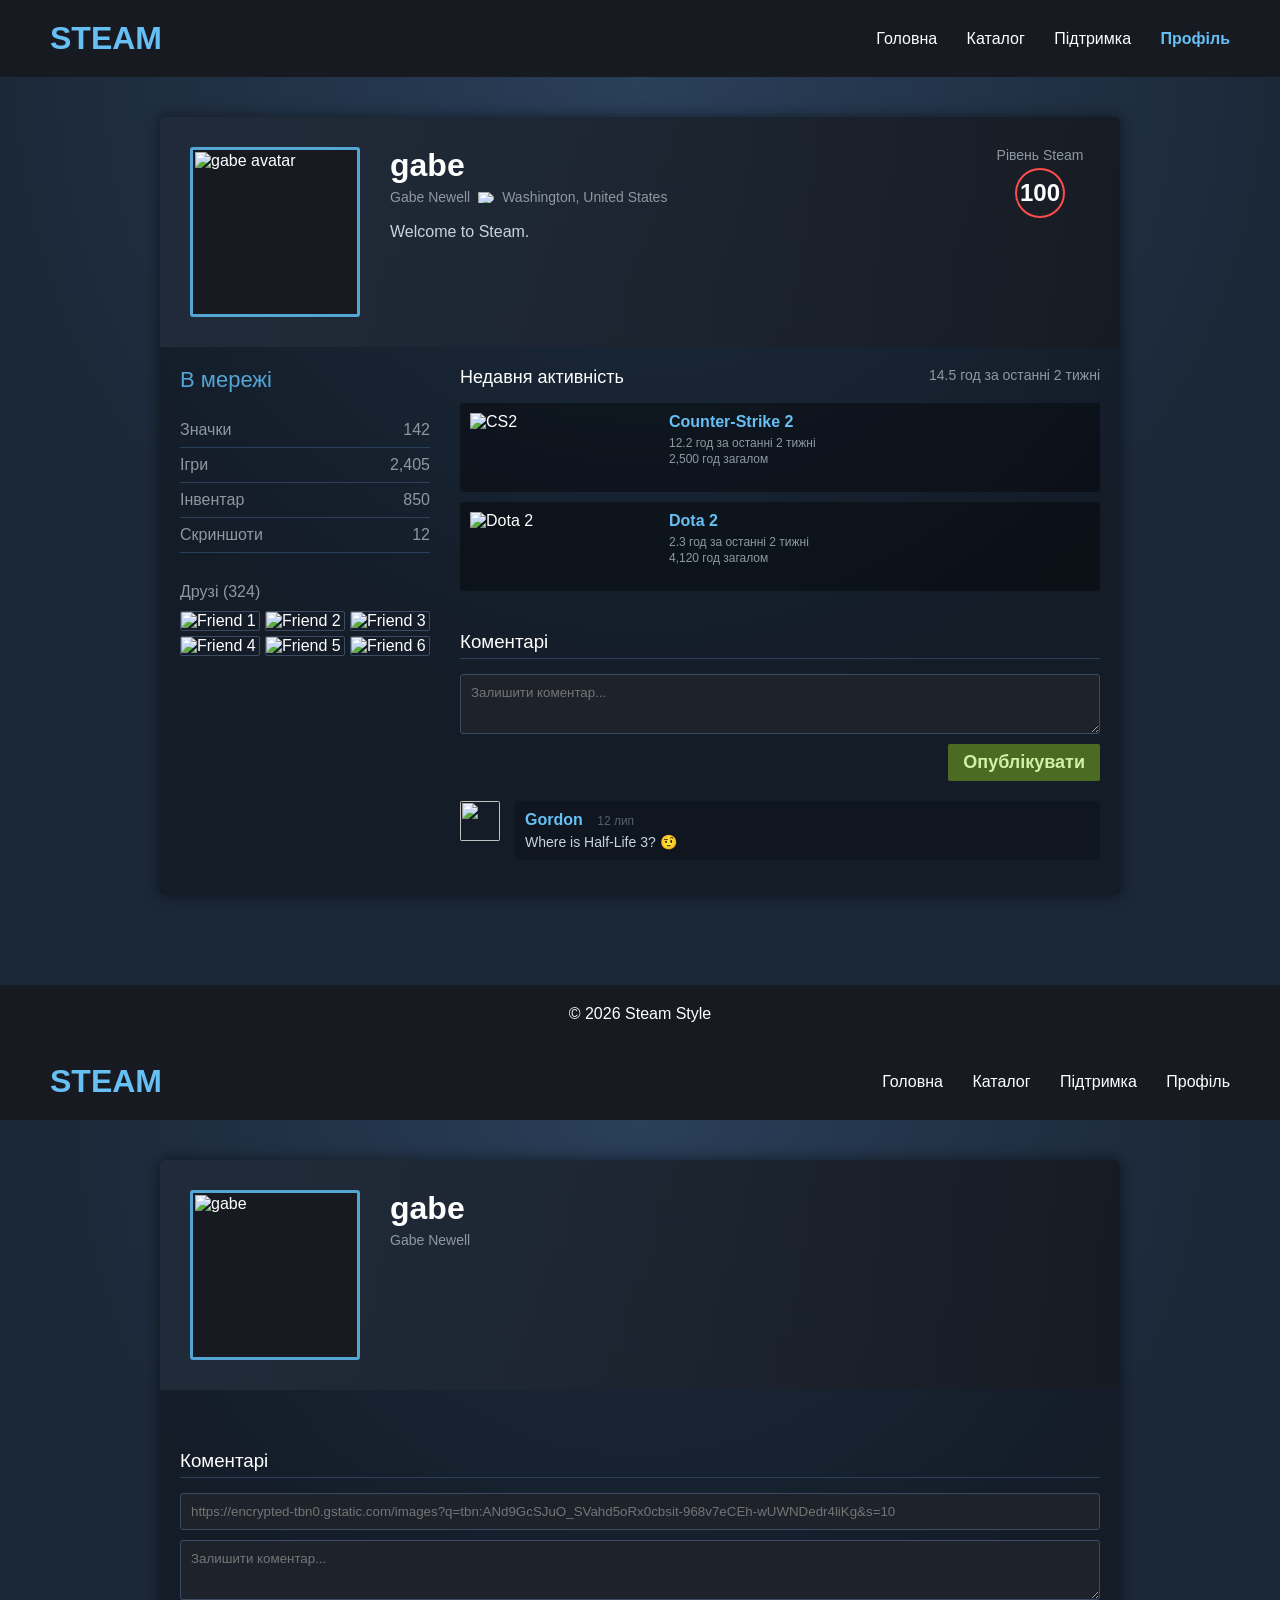
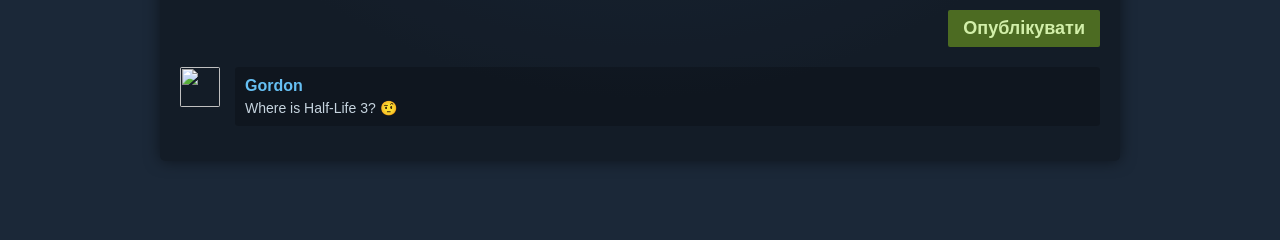
==== profile.html @ 55d3da15 "save" ====
<!DOCTYPE html>
<html lang="uk">
<head>
    <meta charset="UTF-8">
    <meta name="viewport" content="width=device-width, initial-scale=1.0">
    <title>Профіль gabe - Steam</title>
    <link rel="stylesheet" href="./index.css">
    <link rel="stylesheet" href="./profile.css">
</head>
<body>
    <header>
        <div class="logo">STEAM</div>
        <nav>
            <a href="index.html">Головна</a>
            <a href="catalog.html">Каталог</a>
            <a href="suport.html">Підтримка</a>
            <a href="profile.html" style="color: #66c0f4; font-weight: bold;">Профіль</a>
        </nav>
    </header>

    <main class="profile-wrapper">
        <div class="profile-container">
            
            <!-- Шапка профілю (Аватар, Нік, Рівень) -->
            <section class="profile-header">
                <div class="avatar-container">
                    <img src="https://avatars.cloudflare.steamstatic.com/c5d56249ee5d28a07db4ac9f7f60af961fab5426_full.jpg" alt="gabe avatar" class="avatar">
                </div>
                
                <div class="profile-info">
                    <h1>gabe</h1>
                    <p class="real-name">Gabe Newell <img src="https://upload.wikimedia.org/wikipedia/commons/thumb/a/a4/Flag_of_the_United_States.svg/32px-Flag_of_the_United_States.svg.png" alt="USA" class="flag"> Washington, United States</p>
                    <p class="summary">Welcome to Steam.</p>
                </div>

                <div class="profile-level">
                    <span class="level-text">Рівень Steam</span>
                    <div class="level-circle">100</div>
                </div>
            </section>

            <!-- Основна частина профілю (2 колонки) -->
            <section class="profile-body">
                
                <!-- Права колонка (Сайдбар) -->
                <aside class="profile-sidebar">
                    <div class="status online">В мережі</div>
                    
                    <div class="sidebar-links">
                        <a href="#">Значки <span>142</span></a>
                        <a href="#">Ігри <span>2,405</span></a>
                        <a href="#">Інвентар <span>850</span></a>
                        <a href="#">Скриншоти <span>12</span></a>
                    </div>

                    <div class="friends-section">
                        <h3>Друзі <span>(324)</span></h3>
                        <div class="friends-grid">
                            <img src="https://picsum.photos/50?random=1" title="Friend 1">
                            <img src="https://picsum.photos/50?random=2" title="Friend 2">
                            <img src="https://picsum.photos/50?random=3" title="Friend 3">
                            <img src="https://picsum.photos/50?random=4" title="Friend 4">
                            <img src="https://picsum.photos/50?random=5" title="Friend 5">
                            <img src="https://picsum.photos/50?random=6" title="Friend 6">
                        </div>
                    </div>
                </aside>

                <!-- Ліва колонка (Основний контент) -->
                <div class="profile-main">
                    
                    <div class="recent-activity">
                        <h3>Недавня активність <span>14.5 год за останні 2 тижні</span></h3>
                        
                        <div class="recent-game">
                            <img src="https://shared.akamai.steamstatic.com/store_item_assets/steam/apps/730/capsule_184x69.jpg" alt="CS2">
                            <div class="game-info">
                                <h4>Counter-Strike 2</h4>
                                <p>12.2 год за останні 2 тижні</p>
                                <p>2,500 год загалом</p>
                            </div>
                        </div>

                        <div class="recent-game">
                            <img src="https://shared.akamai.steamstatic.com/store_item_assets/steam/apps/570/capsule_184x69.jpg" alt="Dota 2">
                            <div class="game-info">
                                <h4>Dota 2</h4>
                                <p>2.3 год за останні 2 тижні</p>
                                <p>4,120 год загалом</p>
                            </div>
                        </div>
                    </div>

                    <!-- Блок коментарів -->
                    <div class="comments-section">
                        <h3>Коментарі</h3>
                        <div class="add-comment">
                            <textarea id="comment-text" placeholder="Залишити коментар..."></textarea>
                            <button id="post-comment-btn">Опублікувати</button>
                        </div>
                        <div id="comments-list">
                            <!-- Сюди будуть додаватися нові коментарі -->
                            <div class="comment">
                                <img src="https://picsum.photos/50?random=10" class="comment-avatar">
                                <div class="comment-body">
                                    <strong>Gordon</strong> <span class="date">12 лип</span>
                                    <p>Where is Half-Life 3? 🤨</p>
                                </div>
                            </div>
                        </div>
                    </div>

                </div>
            </section>
        </div>
    </main>

    <footer>
        © 2026 Steam Style
    </footer>

    <script src="./profile.js"></script>
</body>
</html><!DOCTYPE html>
<html lang="uk">
<head>
    <meta charset="UTF-8">
    <meta name="viewport" content="width=device-width, initial-scale=1.0">
    <title>Профіль gabe - Steam</title>
    <link rel="stylesheet" href="./index.css">
    <link rel="stylesheet" href="./profile.css">
</head>
<body>
    <header>
        <div class="logo">STEAM</div>
        <nav>
            <a href="index.html">Головна</a>
            <a href="catalog.html">Каталог</a>
            <a href="suport.html">Підтримка</a>
            <a href="profile.html">Профіль</a>
        </nav>
    </header>

    <main class="profile-wrapper">
        <div class="profile-container">
            <section class="profile-header">
                <div class="avatar-container">
                    <img src="https://avatars.cloudflare.steamstatic.com/c5d56249ee5d28a07db4ac9f7f60af961fab5426_full.jpg" alt="gabe" class="avatar">
                </div>
                <div class="profile-info">
                    <h1>gabe</h1>
                    <p class="real-name">Gabe Newell</p>
                </div>
            </section>

            <section class="profile-body">
                <div class="profile-main" style="width: 100%;">
                    <div class="comments-section">
                        <h3>Коментарі</h3>
                        
                        <!-- Форма коментарів з полем для ави -->
                        <div class="add-comment">
                            <input type="text" id="avatar-url" placeholder="https://encrypted-tbn0.gstatic.com/images?q=tbn:ANd9GcSJuO_SVahd5oRx0cbsit-968v7eCEh-wUWNDedr4liKg&s=10" style="width: 100%; margin-bottom: 10px; background: #1d222b; border: 1px solid #3a4b63; color: white; padding: 10px; border-radius: 3px;">
                            <textarea id="comment-text" placeholder="Залишити коментар..."></textarea>
                            <button id="post-comment-btn">Опублікувати</button>
                        </div>

                        <div id="comments-list">
                            <div class="comment">
                                <img src="https://encrypted-tbn0.gstatic.com/images?q=tbn:ANd9GcQpoR23TOoG_HqZZkhRevTxU7z4uMWAWd6mBJpwZNQId8xKxAaMspkT1vKV&s=10" class="comment-avatar">
                                <div class="comment-body">
                                    <strong>Gordon</strong>
                                    <p>Where is Half-Life 3? 🤨</p>
                                </div>
                            </div>
                        </div>
                    </div>
                </div>
            </section>
        </div>
    </main>

    <script src="./profile.js"></script>
</body>
</html>
---- index.css ----
*{
    margin:0;
    padding:0;
    box-sizing:border-box;
    font-family:Arial, Helvetica, sans-serif;
}

body{
    background:#1b2838;
    color:white;
}

header{
    background:#171a21;
    display:flex;
    justify-content:space-between;
    align-items:center;
    padding:20px 50px;
}

.logo{
    font-size:32px;
    font-weight:bold;
    color:#66c0f4;
}

nav a{
    color:white;
    text-decoration:none;
    margin-left:25px;
    transition:.3s;
}

nav a:hover{
    color:#66c0f4;
}

.hero{
    height:500px;
    background:url("https://picsum.photos/1400/600") center/cover;
    display:flex;
    align-items:center;
}

.overlay{
    margin-left:80px;
    background:rgba(0,0,0,.55);
    padding:30px;
    border-radius:10px;
}

.overlay h1{
    font-size:48px;
    margin-bottom:10px;
}

.overlay p{
    font-size:20px;
    margin-bottom:20px;
}

button{
    background:#66c0f4;
    border:none;
    color:white;
    padding:15px 30px;
    font-size:18px;
    cursor:pointer;
    border-radius:5px;
}

button:hover{
    background:#4aa8df;
}

.games{
    padding:50px;
}

.games h2{
    margin-bottom:30px;
}

.game-list{
    display:grid;
    grid-template-columns:repeat(auto-fit,minmax(250px,1fr));
    gap:25px;
}

.card{
    background:#2a475e;
    border-radius:10px;
    overflow:hidden;
    transition:.3s;
}

.card:hover{
    transform:scale(1.05);
}

.card img{
    width:100%;
    display:block;
}

.card h3{
    padding:15px;
}

.card p{
    padding:0 15px 15px;
    color:#66c0f4;
    font-size:20px;
}

footer{
    background:#171a21;
    text-align:center;
    padding:20px;
    margin-top:50px;
}
---- profile.css ----
/* Основний фон профілю */
.profile-wrapper {
    background: radial-gradient(circle at top center, #2a3f5a 0%, #1b2838 60%);
    padding: 40px 20px;
    min-height: calc(100vh - 180px);
}

.profile-container {
    max-width: 960px;
    margin: 0 auto;
    background: rgba(0, 0, 0, 0.3);
    border-radius: 5px;
    box-shadow: 0 0 15px rgba(0,0,0,0.5);
    overflow: hidden;
}

/* --- ШАПКА ПРОФІЛЮ --- */
.profile-header {
    display: flex;
    padding: 30px;
    background: linear-gradient(to right, rgba(35,46,61,0.8), rgba(23,26,33,0.8));
    position: relative;
}

.avatar-container {
    border: 3px solid #54a5d4; /* Колір рамки "В мережі" */
    padding: 2px;
    border-radius: 3px;
    margin-right: 30px;
    background: #171a21;
    height: fit-content;
}

.avatar {
    width: 160px;
    height: 160px;
    display: block;
}

.profile-info {
    flex-grow: 1;
}

.profile-info h1 {
    font-size: 32px;
    color: #ffffff;
    margin-bottom: 5px;
}

.real-name {
    color: #8f98a0;
    font-size: 14px;
    margin-bottom: 15px;
    display: flex;
    align-items: center;
    gap: 8px;
}

.flag {
    width: 16px;
    height: 11px;
}

.summary {
    color: #c6d4df;
    font-size: 16px;
    line-height: 1.5;
}

/* Рівень Steam */
.profile-level {
    text-align: center;
    min-width: 100px;
}

.level-text {
    font-size: 14px;
    color: #8f98a0;
    display: block;
    margin-bottom: 5px;
}

.level-circle {
    width: 50px;
    height: 50px;
    border: 2px solid #ff4c4b; /* Червоний для високого рівня */
    border-radius: 50%;
    display: flex;
    align-items: center;
    justify-content: center;
    font-size: 24px;
    font-weight: bold;
    color: #ffffff;
    margin: 0 auto;
}

/* --- ТІЛО ПРОФІЛЮ --- */
.profile-body {
    display: flex;
    padding: 20px;
    gap: 30px;
}

/* Сайдбар (Права колонка в коді, але через flex-direction reverse можна змінити, зараз вона зліва від контенту або справа) */
.profile-sidebar {
    width: 250px;
    flex-shrink: 0;
}

.status.online {
    color: #54a5d4;
    font-size: 22px;
    margin-bottom: 20px;
}

.sidebar-links a {
    display: flex;
    justify-content: space-between;
    color: #8f98a0;
    text-decoration: none;
    padding: 8px 0;
    border-bottom: 1px solid #2a3f5a;
    transition: 0.2s;
}

.sidebar-links a:hover {
    color: #ffffff;
}

.friends-section {
    margin-top: 30px;
}

.friends-section h3 {
    font-size: 16px;
    color: #8f98a0;
    margin-bottom: 10px;
    font-weight: normal;
}

.friends-grid {
    display: grid;
    grid-template-columns: repeat(3, 1fr);
    gap: 5px;
}

.friends-grid img {
    width: 100%;
    border-radius: 2px;
    cursor: pointer;
    border: 1px solid #3a4b63;
}

.friends-grid img:hover {
    border-color: #66c0f4;
}

/* Основний контент */
.profile-main {
    flex-grow: 1;
}

.recent-activity h3 {
    font-size: 18px;
    color: #ffffff;
    margin-bottom: 15px;
    font-weight: normal;
    display: flex;
    justify-content: space-between;
}

.recent-activity h3 span {
    color: #8f98a0;
    font-size: 14px;
}

.recent-game {
    display: flex;
    background: rgba(0,0,0,0.4);
    padding: 10px;
    margin-bottom: 10px;
    border-radius: 3px;
}

.recent-game img {
    width: 184px;
    height: 69px;
    margin-right: 15px;
}

.game-info h4 {
    color: #66c0f4;
    margin-bottom: 5px;
}

.game-info p {
    color: #8f98a0;
    font-size: 12px;
    margin: 2px 0;
}

/* Коментарі */
.comments-section {
    margin-top: 40px;
}

.comments-section h3 {
    color: #ffffff;
    font-weight: normal;
    margin-bottom: 15px;
    border-bottom: 1px solid #2a3f5a;
    padding-bottom: 5px;
}

.add-comment {
    display: flex;
    flex-direction: column;
    align-items: flex-end;
    margin-bottom: 20px;
}

.add-comment textarea {
    width: 100%;
    background: #1d222b;
    border: 1px solid #3a4b63;
    color: white;
    padding: 10px;
    border-radius: 3px;
    resize: vertical;
    min-height: 60px;
    margin-bottom: 10px;
    font-family: inherit;
    outline: none;
}

.add-comment textarea:focus {
    border-color: #66c0f4;
}

#post-comment-btn {
    background: #4c6b22;
    color: #d2efa9;
    border: none;
    padding: 8px 15px;
    border-radius: 2px;
    cursor: pointer;
    font-weight: bold;
}

#post-comment-btn:hover {
    background: #8edc29;
    color: #000;
}

.comment {
    display: flex;
    margin-bottom: 15px;
}

.comment-avatar {
    width: 40px;
    height: 40px;
    border-radius: 2px;
    margin-right: 15px;
}

.comment-body {
    background: rgba(0,0,0,0.2);
    padding: 10px;
    border-radius: 3px;
    flex-grow: 1;
}

.comment-body strong {
    color: #66c0f4;
}

.comment-body .date {
    color: #55606a;
    font-size: 12px;
    margin-left: 10px;
}

.comment-body p {
    color: #c6d4df;
    margin-top: 5px;
    font-size: 14px;
}

/* Адаптивність */
@media (max-width: 768px) {
    .profile-header, .profile-body {
        flex-direction: column;
    }
    .profile-sidebar {
        width: 100%;
        margin-bottom: 20px;
    }
    .avatar-container {
        margin: 0 auto 20px auto;
    }
    .profile-info {
        text-align: center;
    }
    .profile-level {
        margin-top: 20px;
    }
    .recent-game {
        flex-direction: column;
    }
    .recent-game img {
        width: 100%;
        height: auto;
        margin-bottom: 10px;
    }
}
---- index.css ----
*{
    margin:0;
    padding:0;
    box-sizing:border-box;
    font-family:Arial, Helvetica, sans-serif;
}

body{
    background:#1b2838;
    color:white;
}

header{
    background:#171a21;
    display:flex;
    justify-content:space-between;
    align-items:center;
    padding:20px 50px;
}

.logo{
    font-size:32px;
    font-weight:bold;
    color:#66c0f4;
}

nav a{
    color:white;
    text-decoration:none;
    margin-left:25px;
    transition:.3s;
}

nav a:hover{
    color:#66c0f4;
}

.hero{
    height:500px;
    background:url("https://picsum.photos/1400/600") center/cover;
    display:flex;
    align-items:center;
}

.overlay{
    margin-left:80px;
    background:rgba(0,0,0,.55);
    padding:30px;
    border-radius:10px;
}

.overlay h1{
    font-size:48px;
    margin-bottom:10px;
}

.overlay p{
    font-size:20px;
    margin-bottom:20px;
}

button{
    background:#66c0f4;
    border:none;
    color:white;
    padding:15px 30px;
    font-size:18px;
    cursor:pointer;
    border-radius:5px;
}

button:hover{
    background:#4aa8df;
}

.games{
    padding:50px;
}

.games h2{
    margin-bottom:30px;
}

.game-list{
    display:grid;
    grid-template-columns:repeat(auto-fit,minmax(250px,1fr));
    gap:25px;
}

.card{
    background:#2a475e;
    border-radius:10px;
    overflow:hidden;
    transition:.3s;
}

.card:hover{
    transform:scale(1.05);
}

.card img{
    width:100%;
    display:block;
}

.card h3{
    padding:15px;
}

.card p{
    padding:0 15px 15px;
    color:#66c0f4;
    font-size:20px;
}

footer{
    background:#171a21;
    text-align:center;
    padding:20px;
    margin-top:50px;
}
---- profile.css ----
/* Основний фон профілю */
.profile-wrapper {
    background: radial-gradient(circle at top center, #2a3f5a 0%, #1b2838 60%);
    padding: 40px 20px;
    min-height: calc(100vh - 180px);
}

.profile-container {
    max-width: 960px;
    margin: 0 auto;
    background: rgba(0, 0, 0, 0.3);
    border-radius: 5px;
    box-shadow: 0 0 15px rgba(0,0,0,0.5);
    overflow: hidden;
}

/* --- ШАПКА ПРОФІЛЮ --- */
.profile-header {
    display: flex;
    padding: 30px;
    background: linear-gradient(to right, rgba(35,46,61,0.8), rgba(23,26,33,0.8));
    position: relative;
}

.avatar-container {
    border: 3px solid #54a5d4; /* Колір рамки "В мережі" */
    padding: 2px;
    border-radius: 3px;
    margin-right: 30px;
    background: #171a21;
    height: fit-content;
}

.avatar {
    width: 160px;
    height: 160px;
    display: block;
}

.profile-info {
    flex-grow: 1;
}

.profile-info h1 {
    font-size: 32px;
    color: #ffffff;
    margin-bottom: 5px;
}

.real-name {
    color: #8f98a0;
    font-size: 14px;
    margin-bottom: 15px;
    display: flex;
    align-items: center;
    gap: 8px;
}

.flag {
    width: 16px;
    height: 11px;
}

.summary {
    color: #c6d4df;
    font-size: 16px;
    line-height: 1.5;
}

/* Рівень Steam */
.profile-level {
    text-align: center;
    min-width: 100px;
}

.level-text {
    font-size: 14px;
    color: #8f98a0;
    display: block;
    margin-bottom: 5px;
}

.level-circle {
    width: 50px;
    height: 50px;
    border: 2px solid #ff4c4b; /* Червоний для високого рівня */
    border-radius: 50%;
    display: flex;
    align-items: center;
    justify-content: center;
    font-size: 24px;
    font-weight: bold;
    color: #ffffff;
    margin: 0 auto;
}

/* --- ТІЛО ПРОФІЛЮ --- */
.profile-body {
    display: flex;
    padding: 20px;
    gap: 30px;
}

/* Сайдбар (Права колонка в коді, але через flex-direction reverse можна змінити, зараз вона зліва від контенту або справа) */
.profile-sidebar {
    width: 250px;
    flex-shrink: 0;
}

.status.online {
    color: #54a5d4;
    font-size: 22px;
    margin-bottom: 20px;
}

.sidebar-links a {
    display: flex;
    justify-content: space-between;
    color: #8f98a0;
    text-decoration: none;
    padding: 8px 0;
    border-bottom: 1px solid #2a3f5a;
    transition: 0.2s;
}

.sidebar-links a:hover {
    color: #ffffff;
}

.friends-section {
    margin-top: 30px;
}

.friends-section h3 {
    font-size: 16px;
    color: #8f98a0;
    margin-bottom: 10px;
    font-weight: normal;
}

.friends-grid {
    display: grid;
    grid-template-columns: repeat(3, 1fr);
    gap: 5px;
}

.friends-grid img {
    width: 100%;
    border-radius: 2px;
    cursor: pointer;
    border: 1px solid #3a4b63;
}

.friends-grid img:hover {
    border-color: #66c0f4;
}

/* Основний контент */
.profile-main {
    flex-grow: 1;
}

.recent-activity h3 {
    font-size: 18px;
    color: #ffffff;
    margin-bottom: 15px;
    font-weight: normal;
    display: flex;
    justify-content: space-between;
}

.recent-activity h3 span {
    color: #8f98a0;
    font-size: 14px;
}

.recent-game {
    display: flex;
    background: rgba(0,0,0,0.4);
    padding: 10px;
    margin-bottom: 10px;
    border-radius: 3px;
}

.recent-game img {
    width: 184px;
    height: 69px;
    margin-right: 15px;
}

.game-info h4 {
    color: #66c0f4;
    margin-bottom: 5px;
}

.game-info p {
    color: #8f98a0;
    font-size: 12px;
    margin: 2px 0;
}

/* Коментарі */
.comments-section {
    margin-top: 40px;
}

.comments-section h3 {
    color: #ffffff;
    font-weight: normal;
    margin-bottom: 15px;
    border-bottom: 1px solid #2a3f5a;
    padding-bottom: 5px;
}

.add-comment {
    display: flex;
    flex-direction: column;
    align-items: flex-end;
    margin-bottom: 20px;
}

.add-comment textarea {
    width: 100%;
    background: #1d222b;
    border: 1px solid #3a4b63;
    color: white;
    padding: 10px;
    border-radius: 3px;
    resize: vertical;
    min-height: 60px;
    margin-bottom: 10px;
    font-family: inherit;
    outline: none;
}

.add-comment textarea:focus {
    border-color: #66c0f4;
}

#post-comment-btn {
    background: #4c6b22;
    color: #d2efa9;
    border: none;
    padding: 8px 15px;
    border-radius: 2px;
    cursor: pointer;
    font-weight: bold;
}

#post-comment-btn:hover {
    background: #8edc29;
    color: #000;
}

.comment {
    display: flex;
    margin-bottom: 15px;
}

.comment-avatar {
    width: 40px;
    height: 40px;
    border-radius: 2px;
    margin-right: 15px;
}

.comment-body {
    background: rgba(0,0,0,0.2);
    padding: 10px;
    border-radius: 3px;
    flex-grow: 1;
}

.comment-body strong {
    color: #66c0f4;
}

.comment-body .date {
    color: #55606a;
    font-size: 12px;
    margin-left: 10px;
}

.comment-body p {
    color: #c6d4df;
    margin-top: 5px;
    font-size: 14px;
}

/* Адаптивність */
@media (max-width: 768px) {
    .profile-header, .profile-body {
        flex-direction: column;
    }
    .profile-sidebar {
        width: 100%;
        margin-bottom: 20px;
    }
    .avatar-container {
        margin: 0 auto 20px auto;
    }
    .profile-info {
        text-align: center;
    }
    .profile-level {
        margin-top: 20px;
    }
    .recent-game {
        flex-direction: column;
    }
    .recent-game img {
        width: 100%;
        height: auto;
        margin-bottom: 10px;
    }
}
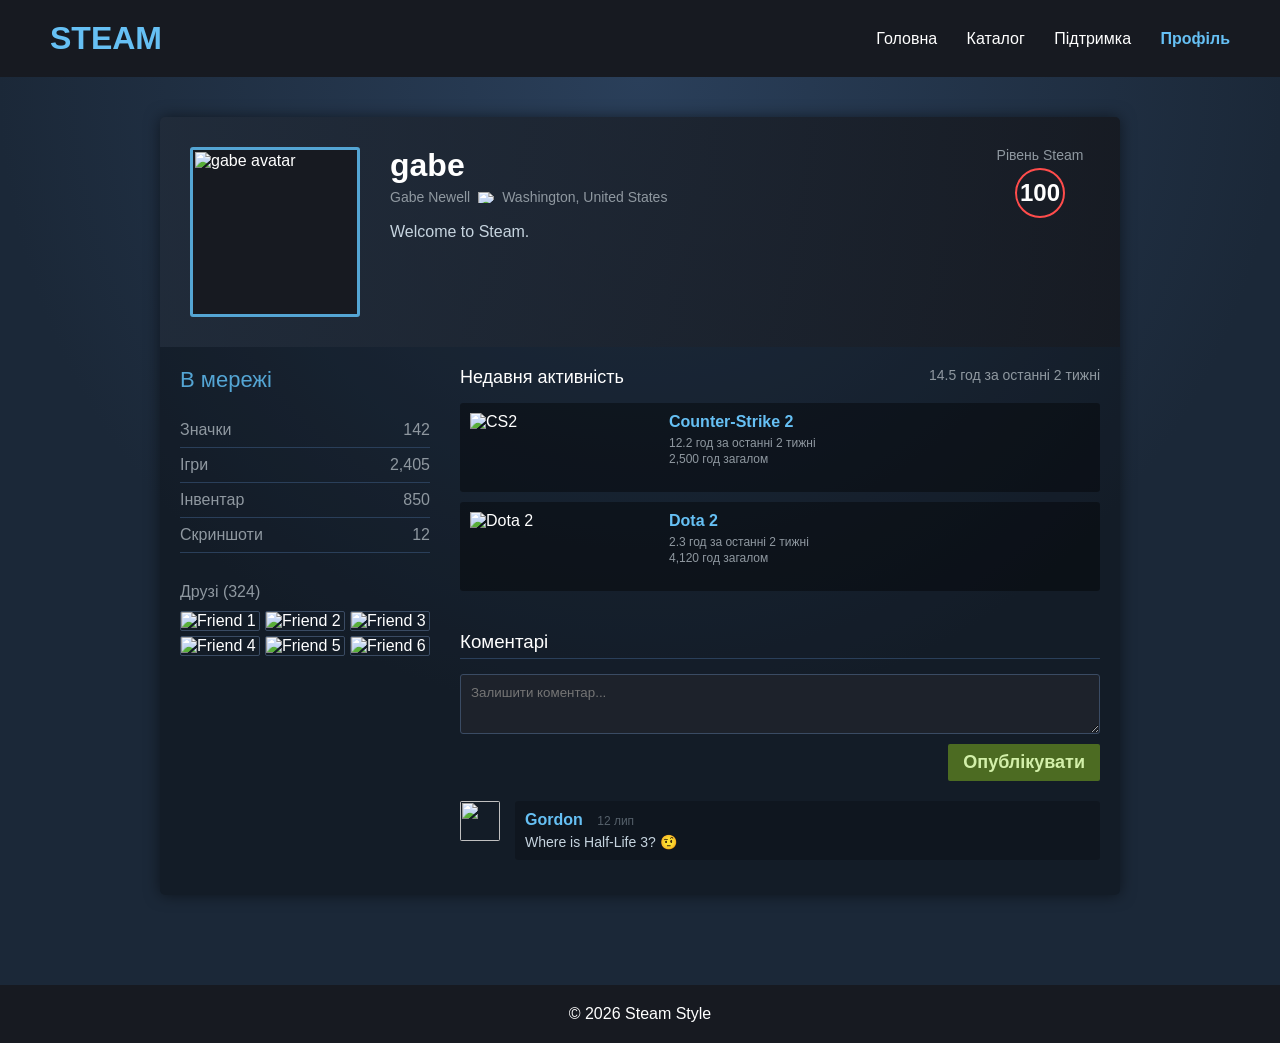
==== commit 24e5929b: "profile img" ====
--- a/profile.html
+++ b/profile.html
@@ -24,7 +24,7 @@
             <!-- Шапка профілю (Аватар, Нік, Рівень) -->
             <section class="profile-header">
                 <div class="avatar-container">
-                    <img src="https://avatars.cloudflare.steamstatic.com/c5d56249ee5d28a07db4ac9f7f60af961fab5426_full.jpg" alt="gabe avatar" class="avatar">
+                    <img src="https://encrypted-tbn0.gstatic.com/images?q=tbn:ANd9GcSJuO_SVahd5oRx0cbsit-968v7eCEh-wUWNDedr4liKg&s=10" alt="gabe avatar" class="avatar">
                 </div>
                 
                 <div class="profile-info">
@@ -56,12 +56,12 @@
                     <div class="friends-section">
                         <h3>Друзі <span>(324)</span></h3>
                         <div class="friends-grid">
-                            <img src="https://picsum.photos/50?random=1" title="Friend 1">
-                            <img src="https://picsum.photos/50?random=2" title="Friend 2">
-                            <img src="https://picsum.photos/50?random=3" title="Friend 3">
-                            <img src="https://picsum.photos/50?random=4" title="Friend 4">
-                            <img src="https://picsum.photos/50?random=5" title="Friend 5">
-                            <img src="https://picsum.photos/50?random=6" title="Friend 6">
+                            <img src="https://encrypted-tbn0.gstatic.com/images?q=tbn:ANd9GcRdbUajJ75hYnxY6XRaVRbXZnpYg7y5VK3IvouJcWdTzEPPCwlkX4osonU&s=10" title="Friend 1">
+                            <img src="https://i.pinimg.com/236x/4c/01/db/4c01db06c93efa7d34be563d2366260a.jpg" title="Friend 2">
+                            <img src="https://encrypted-tbn0.gstatic.com/images?q=tbn:ANd9GcRqLKxePTyMSKl9HuBLO8V-pjwRKciwI0R5w0wGAfd2sQ&s=10" title="Friend 3">
+                            <img src="https://encrypted-tbn0.gstatic.com/images?q=tbn:ANd9GcSGOkAiaoknMAn1RW7kG7_UXtCY5KTkYDSTViKbB2IK-_LEVasgVrwTx7Y&s=10" title="Friend 4">
+                            <img src="https://encrypted-tbn0.gstatic.com/images?q=tbn:ANd9GcT7jIu_6ven4pJper9XkVRPIJM31vS5BmzLM6NnH3qNaw&s=10" title="Friend 5">
+                            <img src="https://encrypted-tbn0.gstatic.com/images?q=tbn:ANd9GcTFQ8DMMn6yRki0sSt6TRJQvLuqxoboeSWs7n2_KhbwcQ&s=10" title="Friend 6">
                         </div>
                     </div>
                 </aside>
@@ -101,7 +101,7 @@
                         <div id="comments-list">
                             <!-- Сюди будуть додаватися нові коментарі -->
                             <div class="comment">
-                                <img src="https://picsum.photos/50?random=10" class="comment-avatar">
+                                <img src="https://encrypted-tbn0.gstatic.com/images?q=tbn:ANd9GcQfaV_uEHWuUoaEPvGBRbzxLn0yD7bGWY5V_kj8emjRcA&s=10" class="comment-avatar">
                                 <div class="comment-body">
                                     <strong>Gordon</strong> <span class="date">12 лип</span>
                                     <p>Where is Half-Life 3? 🤨</p>
@@ -121,65 +121,4 @@
 
     <script src="./profile.js"></script>
 </body>
-</html><!DOCTYPE html>
-<html lang="uk">
-<head>
-    <meta charset="UTF-8">
-    <meta name="viewport" content="width=device-width, initial-scale=1.0">
-    <title>Профіль gabe - Steam</title>
-    <link rel="stylesheet" href="./index.css">
-    <link rel="stylesheet" href="./profile.css">
-</head>
-<body>
-    <header>
-        <div class="logo">STEAM</div>
-        <nav>
-            <a href="index.html">Головна</a>
-            <a href="catalog.html">Каталог</a>
-            <a href="suport.html">Підтримка</a>
-            <a href="profile.html">Профіль</a>
-        </nav>
-    </header>
-
-    <main class="profile-wrapper">
-        <div class="profile-container">
-            <section class="profile-header">
-                <div class="avatar-container">
-                    <img src="https://avatars.cloudflare.steamstatic.com/c5d56249ee5d28a07db4ac9f7f60af961fab5426_full.jpg" alt="gabe" class="avatar">
-                </div>
-                <div class="profile-info">
-                    <h1>gabe</h1>
-                    <p class="real-name">Gabe Newell</p>
-                </div>
-            </section>
-
-            <section class="profile-body">
-                <div class="profile-main" style="width: 100%;">
-                    <div class="comments-section">
-                        <h3>Коментарі</h3>
-                        
-                        <!-- Форма коментарів з полем для ави -->
-                        <div class="add-comment">
-                            <input type="text" id="avatar-url" placeholder="https://encrypted-tbn0.gstatic.com/images?q=tbn:ANd9GcSJuO_SVahd5oRx0cbsit-968v7eCEh-wUWNDedr4liKg&s=10" style="width: 100%; margin-bottom: 10px; background: #1d222b; border: 1px solid #3a4b63; color: white; padding: 10px; border-radius: 3px;">
-                            <textarea id="comment-text" placeholder="Залишити коментар..."></textarea>
-                            <button id="post-comment-btn">Опублікувати</button>
-                        </div>
-
-                        <div id="comments-list">
-                            <div class="comment">
-                                <img src="https://encrypted-tbn0.gstatic.com/images?q=tbn:ANd9GcQpoR23TOoG_HqZZkhRevTxU7z4uMWAWd6mBJpwZNQId8xKxAaMspkT1vKV&s=10" class="comment-avatar">
-                                <div class="comment-body">
-                                    <strong>Gordon</strong>
-                                    <p>Where is Half-Life 3? 🤨</p>
-                                </div>
-                            </div>
-                        </div>
-                    </div>
-                </div>
-            </section>
-        </div>
-    </main>
-
-    <script src="./profile.js"></script>
-</body>
 </html>
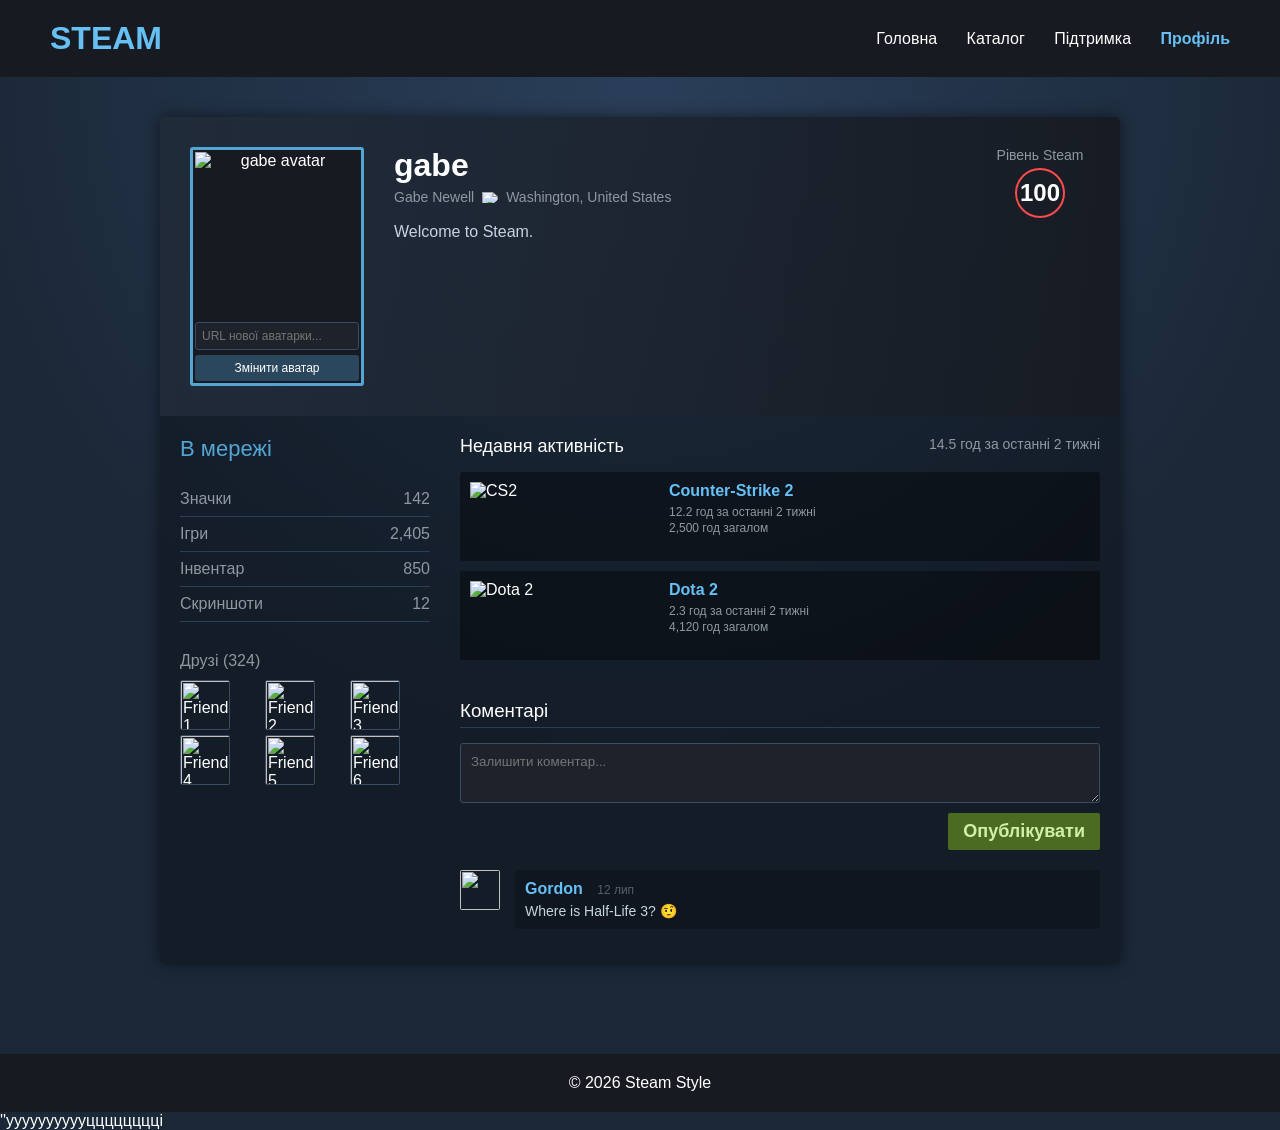
==== commit c38c1737: "save" ====
--- a/profile.html
+++ b/profile.html
@@ -23,8 +23,14 @@
             
             <!-- Шапка профілю (Аватар, Нік, Рівень) -->
             <section class="profile-header">
-                <div class="avatar-container">
-                    <img src="https://encrypted-tbn0.gstatic.com/images?q=tbn:ANd9GcSJuO_SVahd5oRx0cbsit-968v7eCEh-wUWNDedr4liKg&s=10" alt="gabe avatar" class="avatar">
+                <div class="avatar-container" style="text-align: center;">
+                    <img src="https://encrypted-tbn0.gstatic.com/images?q=tbn:ANd9GcSJuO_SVahd5oRx0cbsit-968v7eCEh-wUWNDedr4liKg&s=10" alt="gabe avatar" class="avatar" id="main-avatar">
+                    
+                    <!-- Блок для зміни аватарки -->
+                    <div class="change-avatar-box" style="margin-top: 10px; display: flex; flex-direction: column; gap: 5px;">
+                        <input type="text" id="new-avatar-url" placeholder="URL нової аватарки..." style="background: #1d222b; border: 1px solid #3a4b63; color: white; padding: 6px; border-radius: 3px; font-size: 12px; width: 100%; box-sizing: border-box;">
+                        <button onclick="changeMainAvatar()" style="background: #2a475e; border: none; color: white; padding: 6px; cursor: pointer; border-radius: 3px; font-size: 12px; transition: background 0.3s;">Змінити аватар</button>
+                    </div>
                 </div>
                 
                 <div class="profile-info">
@@ -56,12 +62,12 @@
                     <div class="friends-section">
                         <h3>Друзі <span>(324)</span></h3>
                         <div class="friends-grid">
-                            <img src="https://encrypted-tbn0.gstatic.com/images?q=tbn:ANd9GcRdbUajJ75hYnxY6XRaVRbXZnpYg7y5VK3IvouJcWdTzEPPCwlkX4osonU&s=10" title="Friend 1">
-                            <img src="https://i.pinimg.com/236x/4c/01/db/4c01db06c93efa7d34be563d2366260a.jpg" title="Friend 2">
-                            <img src="https://encrypted-tbn0.gstatic.com/images?q=tbn:ANd9GcRqLKxePTyMSKl9HuBLO8V-pjwRKciwI0R5w0wGAfd2sQ&s=10" title="Friend 3">
-                            <img src="https://encrypted-tbn0.gstatic.com/images?q=tbn:ANd9GcSGOkAiaoknMAn1RW7kG7_UXtCY5KTkYDSTViKbB2IK-_LEVasgVrwTx7Y&s=10" title="Friend 4">
-                            <img src="https://encrypted-tbn0.gstatic.com/images?q=tbn:ANd9GcT7jIu_6ven4pJper9XkVRPIJM31vS5BmzLM6NnH3qNaw&s=10" title="Friend 5">
-                            <img src="https://encrypted-tbn0.gstatic.com/images?q=tbn:ANd9GcTFQ8DMMn6yRki0sSt6TRJQvLuqxoboeSWs7n2_KhbwcQ&s=10" title="Friend 6">
+                            <img src="https://encrypted-tbn0.gstatic.com/images?q=tbn:ANd9GcRdbUajJ75hYnxY6XRaVRbXZnpYg7y5VK3IvouJcWdTzEPPCwlkX4osonU&s=10" title="Friend 1" style="width: 50px; height: 50px; object-fit: cover; border-radius: 2px;">
+                            <img src="https://i.pinimg.com/236x/4c/01/db/4c01db06c93efa7d34be563d2366260a.jpg" title="Friend 2" style="width: 50px; height: 50px; object-fit: cover; border-radius: 2px;">
+                            <img src="https://encrypted-tbn0.gstatic.com/images?q=tbn:ANd9GcRqLKxePTyMSKl9HuBLO8V-pjwRKciwI0R5w0wGAfd2sQ&s=10" title="Friend 3" style="width: 50px; height: 50px; object-fit: cover; border-radius: 2px;">
+                            <img src="https://encrypted-tbn0.gstatic.com/images?q=tbn:ANd9GcSGOkAiaoknMAn1RW7kG7_UXtCY5KTkYDSTViKbB2IK-_LEVasgVrwTx7Y&s=10" title="Friend 4" style="width: 50px; height: 50px; object-fit: cover; border-radius: 2px;">
+                            <img src="https://encrypted-tbn0.gstatic.com/images?q=tbn:ANd9GcT7jIu_6ven4pJper9XkVRPIJM31vS5BmzLM6NnH3qNaw&s=10" title="Friend 5" style="width: 50px; height: 50px; object-fit: cover; border-radius: 2px;">
+                            <img src="https://encrypted-tbn0.gstatic.com/images?q=tbn:ANd9GcTFQ8DMMn6yRki0sSt6TRJQvLuqxoboeSWs7n2_KhbwcQ&s=10" title="Friend 6" style="width: 50px; height: 50px; object-fit: cover; border-radius: 2px;">
                         </div>
                     </div>
                 </aside>
@@ -99,7 +105,6 @@
                             <button id="post-comment-btn">Опублікувати</button>
                         </div>
                         <div id="comments-list">
-                            <!-- Сюди будуть додаватися нові коментарі -->
                             <div class="comment">
                                 <img src="https://encrypted-tbn0.gstatic.com/images?q=tbn:ANd9GcQfaV_uEHWuUoaEPvGBRbzxLn0yD7bGWY5V_kj8emjRcA&s=10" class="comment-avatar">
                                 <div class="comment-body">
@@ -119,6 +124,33 @@
         © 2026 Steam Style
     </footer>
 
+    <!-- Скрипт для зміни головної аватарки із збереженням у Local Storage -->
+    <script>
+        // Відпрацьовує, коли сторінка завантажилася
+        document.addEventListener("DOMContentLoaded", () => {
+            const savedAvatarUrl = localStorage.getItem('userAvatar');
+            if (savedAvatarUrl) {
+                document.getElementById('main-avatar').src = savedAvatarUrl;
+            }
+        });
+
+        function changeMainAvatar() {
+            const newUrl = document.getElementById('new-avatar-url').value;
+            const avatarImg = document.getElementById('main-avatar');
+            
+            if (newUrl.trim() !== '') {
+                avatarImg.src = newUrl;
+                
+                // Зберігаємо нове посилання в localStorage браузера
+                localStorage.setItem('userAvatar', newUrl);
+                
+                document.getElementById('new-avatar-url').value = ''; // Очищаємо поле
+            } else {
+                alert('Будь ласка, вставте посилання на зображення!');
+            }
+        }
+    </script>
+
     <script src="./profile.js"></script>
 </body>
-</html>+</html> ''ууууууууууцццццццці
